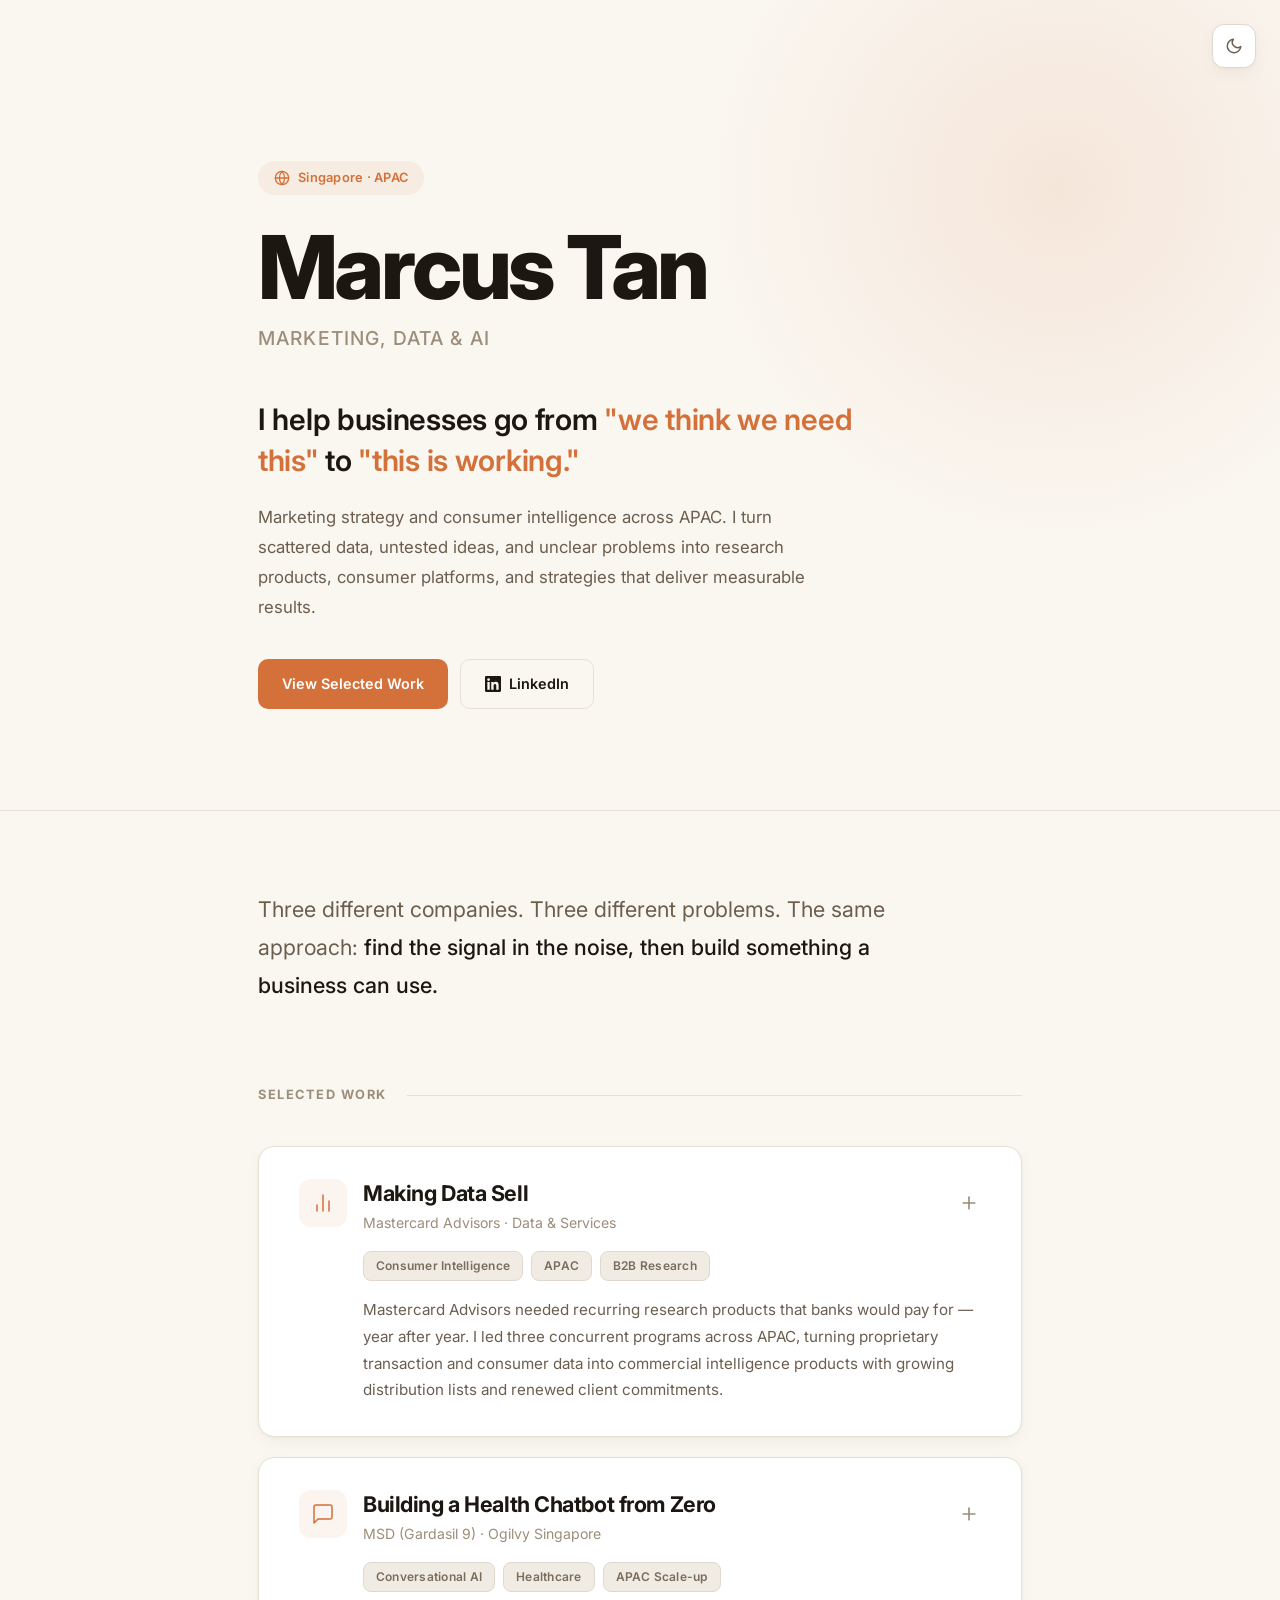
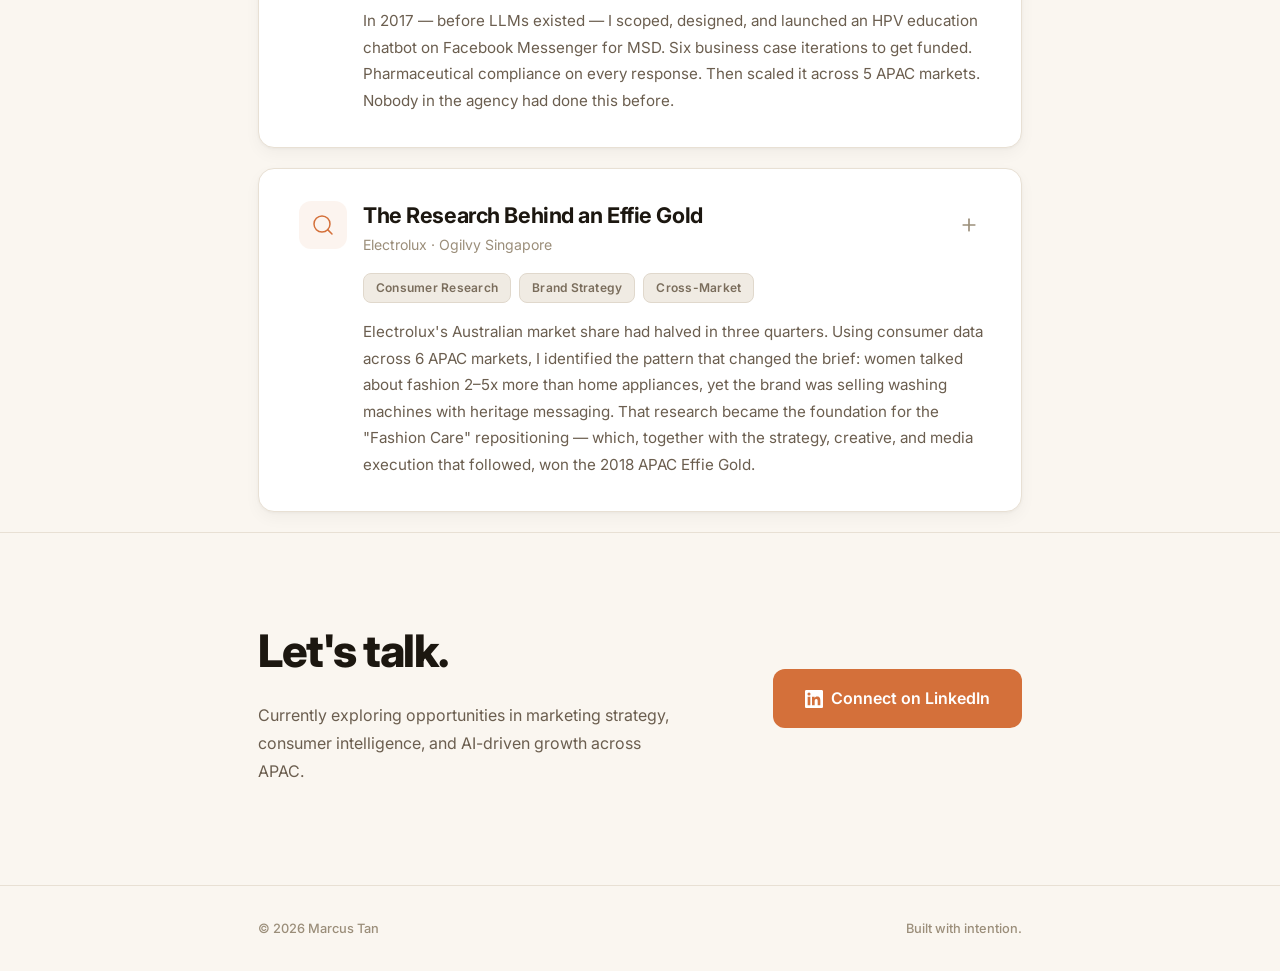
==== index.html @ 7726d444 "Initial commit: portfolio site MVP Static HTML/CSS portfolio with positioning statement, 3 case stud" ====
<!DOCTYPE html>
<html lang="en">
<head>
  <meta charset="UTF-8">
  <meta name="viewport" content="width=device-width, initial-scale=1.0">
  <title>Marcus Tan — Marketing, Data & AI</title>
  <meta name="description" content="Marcus Tan — Marketing strategy and consumer intelligence across APAC. Turning scattered data into strategies that deliver measurable results.">
  <link rel="preconnect" href="https://fonts.googleapis.com">
  <link rel="preconnect" href="https://fonts.gstatic.com" crossorigin>
  <link href="https://fonts.googleapis.com/css2?family=Inter:wght@400;500;600;700;800&display=swap" rel="stylesheet">
  <link rel="stylesheet" href="styles.css">
  <script>
    // Apply theme before paint to prevent flash
    (function() {
      var stored = localStorage.getItem('theme');
      var theme = stored || (window.matchMedia('(prefers-color-scheme: dark)').matches ? 'dark' : 'light');
      document.documentElement.setAttribute('data-theme', theme);
    })();
  </script>
</head>
<body>

  <!-- Theme Toggle -->
  <button class="theme-toggle" id="themeToggle" aria-label="Toggle dark mode">
    <svg class="icon-sun" width="18" height="18" viewBox="0 0 24 24" fill="none" stroke="currentColor" stroke-width="2" stroke-linecap="round" stroke-linejoin="round" aria-hidden="true">
      <circle cx="12" cy="12" r="5"></circle>
      <line x1="12" y1="1" x2="12" y2="3"></line>
      <line x1="12" y1="21" x2="12" y2="23"></line>
      <line x1="4.22" y1="4.22" x2="5.64" y2="5.64"></line>
      <line x1="18.36" y1="18.36" x2="19.78" y2="19.78"></line>
      <line x1="1" y1="12" x2="3" y2="12"></line>
      <line x1="21" y1="12" x2="23" y2="12"></line>
      <line x1="4.22" y1="19.78" x2="5.64" y2="18.36"></line>
      <line x1="18.36" y1="5.64" x2="19.78" y2="4.22"></line>
    </svg>
    <svg class="icon-moon" width="18" height="18" viewBox="0 0 24 24" fill="none" stroke="currentColor" stroke-width="2" stroke-linecap="round" stroke-linejoin="round" aria-hidden="true">
      <path d="M21 12.79A9 9 0 1 1 11.21 3 7 7 0 0 0 21 12.79z"></path>
    </svg>
  </button>

  <!-- Hero -->
  <header class="hero">
    <div class="hero__accent-orb"></div>
    <div class="container hero-content">
      <div class="hero__badge">
        <svg width="16" height="16" viewBox="0 0 24 24" fill="none" stroke="currentColor" stroke-width="2" stroke-linecap="round" stroke-linejoin="round"><circle cx="12" cy="12" r="10"></circle><line x1="2" y1="12" x2="22" y2="12"></line><path d="M12 2a15.3 15.3 0 0 1 4 10 15.3 15.3 0 0 1-4 10 15.3 15.3 0 0 1-4-10 15.3 15.3 0 0 1 4-10z"></path></svg>
        <span>Singapore &middot; APAC</span>
      </div>
      <h1 class="hero__name">Marcus Tan</h1>
      <p class="hero__subtitle">Marketing, Data & AI</p>
      <p class="hero__headline">I help businesses go from <span class="hero__highlight">"we think we need this"</span> to <span class="hero__highlight">"this is working."</span></p>
      <p class="hero__description">Marketing strategy and consumer intelligence across APAC. I turn scattered data, untested ideas, and unclear problems into research products, consumer platforms, and strategies that deliver measurable results.</p>
      <div class="hero__cta">
        <a href="#work" class="btn btn--primary">View Selected Work</a>
        <a href="https://www.linkedin.com/in/marcustkh/" target="_blank" rel="noopener noreferrer" class="btn btn--ghost">
          <svg width="16" height="16" viewBox="0 0 24 24" fill="currentColor"><path d="M20.447 20.452h-3.554v-5.569c0-1.328-.027-3.037-1.852-3.037-1.853 0-2.136 1.445-2.136 2.939v5.667H9.351V9h3.414v1.561h.046c.477-.9 1.637-1.85 3.37-1.85 3.601 0 4.267 2.37 4.267 5.455v6.286zM5.337 7.433a2.062 2.062 0 0 1-2.063-2.065 2.064 2.064 0 1 1 2.063 2.065zm1.782 13.019H3.555V9h3.564v11.452zM22.225 0H1.771C.792 0 0 .774 0 1.729v20.542C0 23.227.792 24 1.771 24h20.451C23.2 24 24 23.227 24 22.271V1.729C24 .774 23.2 0 22.222 0h.003z"/></svg>
          LinkedIn
        </a>
      </div>
    </div>
  </header>

  <main>

    <!-- Bridge -->
    <section class="bridge">
      <div class="container">
        <p class="bridge__text">Three different companies. Three different problems. The same approach: <em>find the signal in the noise, then build something a business can use.</em></p>
      </div>
    </section>

    <!-- Case Studies -->
    <section class="case-studies" id="work">
      <div class="container">
        <div class="section-header">
          <p class="section-label">Selected Work</p>
          <div class="section-line"></div>
        </div>

        <!-- Case Study 1: Mastercard -->
        <article class="case-card" id="case-mastercard">
          <div class="case-card__accent"></div>
          <div class="case-card__inner">
            <div class="case-card__header">
              <div class="case-card__icon">
                <svg width="24" height="24" viewBox="0 0 24 24" fill="none" stroke="currentColor" stroke-width="1.5" stroke-linecap="round" stroke-linejoin="round"><line x1="18" y1="20" x2="18" y2="10"></line><line x1="12" y1="20" x2="12" y2="4"></line><line x1="6" y1="20" x2="6" y2="14"></line></svg>
              </div>
              <div class="case-card__header-text">
                <h2 class="case-card__title">Making Data Sell</h2>
                <p class="case-card__company">Mastercard Advisors &middot; Data & Services</p>
              </div>
              <div class="case-card__expand-icon" aria-hidden="true">
                <svg width="20" height="20" viewBox="0 0 24 24" fill="none" stroke="currentColor" stroke-width="2" stroke-linecap="round" stroke-linejoin="round">
                  <line x1="12" y1="5" x2="12" y2="19"></line>
                  <line x1="5" y1="12" x2="19" y2="12"></line>
                </svg>
              </div>
            </div>
            <div class="case-card__tags">
              <span class="pill">Consumer Intelligence</span>
              <span class="pill">APAC</span>
              <span class="pill">B2B Research</span>
            </div>
            <p class="case-card__summary">Mastercard Advisors needed recurring research products that banks would pay for — year after year. I led three concurrent programs across APAC, turning proprietary transaction and consumer data into commercial intelligence products with growing distribution lists and renewed client commitments.</p>

            <div class="case-card__details">
              <div class="case-card__details-inner">
                <div class="metrics-grid">
                  <div class="metric">
                    <div class="metric__value">3</div>
                    <div class="metric__label">Concurrent research programs</div>
                  </div>
                  <div class="metric">
                    <div class="metric__value">~30</div>
                    <div class="metric__label">Regional team members led</div>
                  </div>
                  <div class="metric">
                    <div class="metric__value">$2M+</div>
                    <div class="metric__label">In consulting revenue</div>
                  </div>
                  <div class="metric">
                    <div class="metric__value">5 Markets</div>
                    <div class="metric__label">India, Malaysia, Singapore, Hong Kong, Australia</div>
                  </div>
                </div>

                <div class="detail-section">
                  <p class="detail-section__label">What I Did</p>
                  <p class="detail-section__text">Research design, multi-source data coordination, stakeholder management across commercial/compliance/data teams, edition management maintaining year-on-year consistency, and final deck production to Advisors standards.</p>
                </div>

                <div class="lesson-quote">
                  <p class="lesson-quote__text">"Recurring research is its own discipline. Consistency of structure builds trust; novelty of findings justifies renewal."</p>
                </div>
              </div>
            </div>
          </div>
        </article>

        <!-- Case Study 2: MSD -->
        <article class="case-card" id="case-msd">
          <div class="case-card__accent"></div>
          <div class="case-card__inner">
            <div class="case-card__header">
              <div class="case-card__icon">
                <svg width="24" height="24" viewBox="0 0 24 24" fill="none" stroke="currentColor" stroke-width="1.5" stroke-linecap="round" stroke-linejoin="round"><path d="M21 15a2 2 0 0 1-2 2H7l-4 4V5a2 2 0 0 1 2-2h14a2 2 0 0 1 2 2z"></path></svg>
              </div>
              <div class="case-card__header-text">
                <h2 class="case-card__title">Building a Health Chatbot from Zero</h2>
                <p class="case-card__company">MSD (Gardasil 9) &middot; Ogilvy Singapore</p>
              </div>
              <div class="case-card__expand-icon" aria-hidden="true">
                <svg width="20" height="20" viewBox="0 0 24 24" fill="none" stroke="currentColor" stroke-width="2" stroke-linecap="round" stroke-linejoin="round">
                  <line x1="12" y1="5" x2="12" y2="19"></line>
                  <line x1="5" y1="12" x2="19" y2="12"></line>
                </svg>
              </div>
            </div>
            <div class="case-card__tags">
              <span class="pill">Conversational AI</span>
              <span class="pill">Healthcare</span>
              <span class="pill">APAC Scale-up</span>
            </div>
            <p class="case-card__summary">In 2017 — before LLMs existed — I scoped, designed, and launched an HPV education chatbot on Facebook Messenger for MSD. Six business case iterations to get funded. Pharmaceutical compliance on every response. Then scaled it across 5 APAC markets. Nobody in the agency had done this before.</p>

            <div class="case-card__details">
              <div class="case-card__details-inner">
                <div class="metrics-grid">
                  <div class="metric">
                    <div class="metric__value">5 Markets</div>
                    <div class="metric__label">Vietnam, Malaysia, Indonesia, Thailand, South Korea</div>
                  </div>
                  <div class="metric">
                    <div class="metric__value">6 Iterations</div>
                    <div class="metric__label">Business case revisions to secure funding</div>
                  </div>
                  <div class="metric">
                    <div class="metric__value">2.5–2.7x</div>
                    <div class="metric__label">Increase in messaging activity</div>
                  </div>
                  <div class="metric">
                    <div class="metric__value">60–68%</div>
                    <div class="metric__label">Users within target demographic</div>
                  </div>
                </div>

                <div class="detail-section">
                  <p class="detail-section__label">What I Did</p>
                  <p class="detail-section__text">Social listening research, business case development (6 iterations), conversation architecture design, cross-functional coordination with MSD Legal/Medical/IT, MVP launch, multi-market deployment, platform migration (Azure/LUIS to Dialogflow), and Chatbot 2.0 scoping.</p>
                </div>

                <div class="lesson-quote">
                  <p class="lesson-quote__text">"Compliance is a design constraint, not a blocker. The constraint made the bot more trustworthy than it would have been with more intelligence."</p>
                </div>
              </div>
            </div>
          </div>
        </article>

        <!-- Case Study 3: Electrolux -->
        <article class="case-card" id="case-electrolux">
          <div class="case-card__accent"></div>
          <div class="case-card__inner">
            <div class="case-card__header">
              <div class="case-card__icon">
                <svg width="24" height="24" viewBox="0 0 24 24" fill="none" stroke="currentColor" stroke-width="1.5" stroke-linecap="round" stroke-linejoin="round"><circle cx="11" cy="11" r="8"></circle><line x1="21" y1="21" x2="16.65" y2="16.65"></line></svg>
              </div>
              <div class="case-card__header-text">
                <h2 class="case-card__title">The Research Behind an Effie Gold</h2>
                <p class="case-card__company">Electrolux &middot; Ogilvy Singapore</p>
              </div>
              <div class="case-card__expand-icon" aria-hidden="true">
                <svg width="20" height="20" viewBox="0 0 24 24" fill="none" stroke="currentColor" stroke-width="2" stroke-linecap="round" stroke-linejoin="round">
                  <line x1="12" y1="5" x2="12" y2="19"></line>
                  <line x1="5" y1="12" x2="19" y2="12"></line>
                </svg>
              </div>
            </div>
            <div class="case-card__tags">
              <span class="pill">Consumer Research</span>
              <span class="pill">Brand Strategy</span>
              <span class="pill">Cross-Market</span>
            </div>
            <p class="case-card__summary">Electrolux's Australian market share had halved in three quarters. Using consumer data across 6 APAC markets, I identified the pattern that changed the brief: women talked about fashion 2–5x more than home appliances, yet the brand was selling washing machines with heritage messaging. That research became the foundation for the "Fashion Care" repositioning — which, together with the strategy, creative, and media execution that followed, won the 2018 APAC Effie Gold.</p>

            <div class="case-card__details">
              <div class="case-card__details-inner">
                <div class="metrics-grid">
                  <div class="metric">
                    <div class="metric__value">6 Markets</div>
                    <div class="metric__label">Analyzed across APAC</div>
                  </div>
                  <div class="metric">
                    <div class="metric__value">19 Metrics</div>
                    <div class="metric__label">Behavioral/attitudinal per market</div>
                  </div>
                  <div class="metric">
                    <div class="metric__value">239.6</div>
                    <div class="metric__label">Fashion consciousness index (2.4x general pop.)</div>
                  </div>
                  <div class="metric">
                    <div class="metric__value">6.5% &rarr; 9.7%</div>
                    <div class="metric__label">Market share recovery in two quarters</div>
                  </div>
                </div>

                <div class="detail-section">
                  <p class="detail-section__label">What I Did</p>
                  <p class="detail-section__text">Consumer persona development across all six markets using GlobalWebIndex data, structured into identity/behavioral/conversation tiers. Cross-market synthesis identifying the fashion-consciousness pattern as the strongest repositioning signal. Paid social audience planning informed by persona data.</p>
                </div>

                <div class="lesson-quote">
                  <p class="lesson-quote__text">"Foundational research is invisible when it works. Good foundational work disappears into the foundation."</p>
                </div>
              </div>
            </div>
          </div>
        </article>

      </div>
    </section>

    <!-- Contact -->
    <section class="contact" id="contact">
      <div class="container">
        <div class="contact__inner">
          <div>
            <h2 class="contact__heading">Let's talk.</h2>
            <p class="contact__text">Currently exploring opportunities in marketing strategy, consumer intelligence, and AI-driven growth across APAC.</p>
          </div>
          <a href="https://www.linkedin.com/in/marcustkh/" target="_blank" rel="noopener noreferrer" class="btn btn--primary btn--lg">
            <svg width="18" height="18" viewBox="0 0 24 24" fill="currentColor"><path d="M20.447 20.452h-3.554v-5.569c0-1.328-.027-3.037-1.852-3.037-1.853 0-2.136 1.445-2.136 2.939v5.667H9.351V9h3.414v1.561h.046c.477-.9 1.637-1.85 3.37-1.85 3.601 0 4.267 2.37 4.267 5.455v6.286zM5.337 7.433a2.062 2.062 0 0 1-2.063-2.065 2.064 2.064 0 1 1 2.063 2.065zm1.782 13.019H3.555V9h3.564v11.452zM22.225 0H1.771C.792 0 0 .774 0 1.729v20.542C0 23.227.792 24 1.771 24h20.451C23.2 24 24 23.227 24 22.271V1.729C24 .774 23.2 0 22.222 0h.003z"/></svg>
            Connect on LinkedIn
          </a>
        </div>
      </div>
    </section>

  </main>

  <!-- Footer -->
  <footer class="footer">
    <div class="container footer__inner">
      <p class="footer__text">&copy; 2026 Marcus Tan</p>
      <p class="footer__text">Built with intention.</p>
    </div>
  </footer>

  <script>
    // ---------- Theme Toggle ----------
    (function () {
      var toggle = document.getElementById('themeToggle');
      var html = document.documentElement;

      function setTheme(theme) {
        html.setAttribute('data-theme', theme);
        localStorage.setItem('theme', theme);
      }

      toggle.addEventListener('click', function () {
        var current = html.getAttribute('data-theme');
        setTheme(current === 'dark' ? 'light' : 'dark');
      });

      window.matchMedia('(prefers-color-scheme: dark)').addEventListener('change', function (e) {
        if (!localStorage.getItem('theme')) {
          setTheme(e.matches ? 'dark' : 'light');
        }
      });
    })();

    // ---------- Card Expand / Collapse ----------
    (function () {
      var cards = document.querySelectorAll('.case-card');

      cards.forEach(function (card) {
        card.addEventListener('click', function (e) {
          if (window.getSelection().toString().length > 0) return;
          // Don't toggle if clicking a link
          if (e.target.closest('a')) return;

          var details = card.querySelector('.case-card__details');
          var isExpanded = card.classList.contains('expanded');

          if (isExpanded) {
            details.style.maxHeight = details.scrollHeight + 'px';
            details.offsetHeight;
            details.style.maxHeight = '0';
            card.classList.remove('expanded');
          } else {
            card.classList.add('expanded');
            details.style.maxHeight = details.scrollHeight + 'px';
            details.addEventListener('transitionend', function handler() {
              if (card.classList.contains('expanded')) {
                details.style.maxHeight = 'none';
              }
              details.removeEventListener('transitionend', handler);
            });
          }
        });

        card.setAttribute('tabindex', '0');
        card.setAttribute('role', 'button');
        card.setAttribute('aria-expanded', 'false');

        card.addEventListener('keydown', function (e) {
          if (e.key === 'Enter' || e.key === ' ') {
            e.preventDefault();
            card.click();
          }
        });

        var observer = new MutationObserver(function () {
          card.setAttribute('aria-expanded', card.classList.contains('expanded').toString());
        });
        observer.observe(card, { attributes: true, attributeFilter: ['class'] });
      });
    })();

    // ---------- Scroll Fade-In ----------
    (function () {
      var elements = document.querySelectorAll('.case-card, .bridge__text, .contact__inner');

      if (window.matchMedia('(prefers-reduced-motion: reduce)').matches) {
        elements.forEach(function (el) { el.classList.add('visible'); });
        return;
      }

      var observer = new IntersectionObserver(function (entries) {
        entries.forEach(function (entry) {
          if (entry.isIntersecting) {
            entry.target.classList.add('visible');
            observer.unobserve(entry.target);
          }
        });
      }, { threshold: 0.1, rootMargin: '0px 0px -60px 0px' });

      elements.forEach(function (el) { observer.observe(el); });
    })();

    // ---------- Smooth scroll for anchor links ----------
    document.querySelectorAll('a[href^="#"]').forEach(function(link) {
      link.addEventListener('click', function(e) {
        e.preventDefault();
        var target = document.querySelector(this.getAttribute('href'));
        if (target) {
          target.scrollIntoView({ behavior: 'smooth', block: 'start' });
        }
      });
    });
  </script>

</body>
</html>
---- styles.css ----
/* ==========================================================================
   Marcus Tan — Portfolio Site
   Warm palette inspired by shiori.sh. Inter font. Icons. Depth.
   ========================================================================== */

/* ---------- Reset ---------- */
*, *::before, *::after {
  margin: 0;
  padding: 0;
  box-sizing: border-box;
}

html {
  scroll-behavior: smooth;
  -webkit-text-size-adjust: 100%;
}

/* ---------- Theme Tokens ---------- */
:root {
  /* Light — warm cream palette */
  --bg: #FAF6F0;
  --bg-secondary: #F3EDE4;
  --text: #1C1710;
  --text-secondary: #6B5E4F;
  --text-tertiary: #9B8E7A;
  --accent: #D4703A;
  --accent-light: #E8923A;
  --accent-bg: rgba(212, 112, 58, 0.08);
  --accent-bg-strong: rgba(212, 112, 58, 0.14);
  --card-bg: #FFFFFF;
  --card-border: #E8E0D4;
  --card-shadow: 0 1px 3px rgba(28, 23, 16, 0.04), 0 6px 16px rgba(28, 23, 16, 0.04);
  --card-shadow-hover: 0 4px 12px rgba(28, 23, 16, 0.08), 0 12px 32px rgba(28, 23, 16, 0.06);
  --pill-bg: #F0EBE3;
  --pill-text: #7A6D5C;
  --pill-border: #E0D8CC;
  --divider: #E8E0D4;
  --toggle-bg: #FFFFFF;
  --toggle-border: #E0D8CC;
  --toggle-icon: #6B5E4F;
  --quote-border: var(--accent);
  --quote-bg: var(--accent-bg);
  --metric-value: var(--accent);
  --metric-bg: var(--accent-bg);
  --icon-bg: var(--accent-bg);
  --icon-color: var(--accent);
  --btn-primary-bg: var(--accent);
  --btn-primary-text: #FFFFFF;
  --btn-primary-hover: #C06030;
  --btn-ghost-text: var(--text);
  --btn-ghost-border: var(--card-border);
  --btn-ghost-hover-bg: var(--bg-secondary);
  --hero-orb: radial-gradient(circle, rgba(212, 112, 58, 0.12) 0%, rgba(212, 112, 58, 0) 70%);
  --selection-bg: var(--accent);
  --selection-text: #FFFFFF;
}

[data-theme="dark"] {
  --bg: #17130E;
  --bg-secondary: #1F1A14;
  --text: #F0EAE0;
  --text-secondary: #A89880;
  --text-tertiary: #7A6D5C;
  --accent: #E89840;
  --accent-light: #F0A850;
  --accent-bg: rgba(232, 152, 64, 0.10);
  --accent-bg-strong: rgba(232, 152, 64, 0.18);
  --card-bg: #1F1A14;
  --card-border: #2E2720;
  --card-shadow: 0 1px 3px rgba(0, 0, 0, 0.3), 0 6px 16px rgba(0, 0, 0, 0.2);
  --card-shadow-hover: 0 4px 12px rgba(0, 0, 0, 0.4), 0 12px 32px rgba(0, 0, 0, 0.3);
  --pill-bg: #2A2318;
  --pill-text: #A89880;
  --pill-border: #3A3228;
  --divider: #2E2720;
  --toggle-bg: #1F1A14;
  --toggle-border: #3A3228;
  --toggle-icon: #A89880;
  --quote-border: var(--accent);
  --quote-bg: var(--accent-bg);
  --metric-value: var(--accent);
  --metric-bg: var(--accent-bg);
  --icon-bg: var(--accent-bg);
  --icon-color: var(--accent);
  --btn-primary-bg: var(--accent);
  --btn-primary-text: #17130E;
  --btn-primary-hover: #F0A850;
  --btn-ghost-text: var(--text);
  --btn-ghost-border: var(--card-border);
  --btn-ghost-hover-bg: var(--bg-secondary);
  --hero-orb: radial-gradient(circle, rgba(232, 152, 64, 0.08) 0%, rgba(232, 152, 64, 0) 70%);
  --selection-bg: var(--accent);
  --selection-text: #17130E;
}

/* ---------- Body ---------- */
body {
  font-family: 'Inter', -apple-system, BlinkMacSystemFont, 'Segoe UI', Roboto, sans-serif;
  background-color: var(--bg);
  color: var(--text);
  line-height: 1.7;
  font-size: 16px;
  transition: background-color 0.4s ease, color 0.4s ease;
  -webkit-font-smoothing: antialiased;
  -moz-osx-font-smoothing: grayscale;
}

::selection {
  background: var(--selection-bg);
  color: var(--selection-text);
}

/* ---------- Layout ---------- */
.container {
  max-width: 820px;
  margin: 0 auto;
  padding: 0 28px;
}

/* ---------- Buttons ---------- */
.btn {
  display: inline-flex;
  align-items: center;
  gap: 8px;
  font-family: inherit;
  font-size: 0.9rem;
  font-weight: 600;
  text-decoration: none;
  border-radius: 10px;
  padding: 12px 24px;
  transition: all 0.25s ease;
  cursor: pointer;
  border: none;
}

.btn--primary {
  background: var(--btn-primary-bg);
  color: var(--btn-primary-text);
}

.btn--primary:hover {
  background: var(--btn-primary-hover);
  transform: translateY(-1px);
  box-shadow: 0 4px 12px rgba(212, 112, 58, 0.25);
}

.btn--ghost {
  background: transparent;
  color: var(--btn-ghost-text);
  border: 1px solid var(--btn-ghost-border);
}

.btn--ghost:hover {
  background: var(--btn-ghost-hover-bg);
}

.btn--lg {
  padding: 16px 32px;
  font-size: 1rem;
  border-radius: 12px;
}

/* ---------- Theme Toggle ---------- */
.theme-toggle {
  position: fixed;
  top: 24px;
  right: 24px;
  z-index: 100;
  width: 44px;
  height: 44px;
  border-radius: 12px;
  border: 1px solid var(--toggle-border);
  background: var(--toggle-bg);
  color: var(--toggle-icon);
  cursor: pointer;
  display: flex;
  align-items: center;
  justify-content: center;
  transition: all 0.3s ease;
  box-shadow: var(--card-shadow);
}

.theme-toggle:hover {
  box-shadow: var(--card-shadow-hover);
  border-color: var(--accent);
  color: var(--accent);
}

.theme-toggle .icon-sun,
.theme-toggle .icon-moon {
  position: absolute;
  transition: opacity 0.3s ease, transform 0.3s ease;
}

.theme-toggle .icon-sun {
  opacity: 0;
  transform: rotate(-90deg) scale(0.6);
}

.theme-toggle .icon-moon {
  opacity: 1;
  transform: rotate(0deg) scale(1);
}

[data-theme="dark"] .theme-toggle .icon-sun {
  opacity: 1;
  transform: rotate(0deg) scale(1);
}

[data-theme="dark"] .theme-toggle .icon-moon {
  opacity: 0;
  transform: rotate(90deg) scale(0.6);
}

/* ---------- Hero ---------- */
.hero {
  padding: 140px 0 80px;
  min-height: 90vh;
  display: flex;
  align-items: center;
  position: relative;
  overflow: hidden;
}

.hero__accent-orb {
  position: absolute;
  top: -20%;
  right: -10%;
  width: 700px;
  height: 700px;
  background: var(--hero-orb);
  border-radius: 50%;
  pointer-events: none;
  animation: orbFloat 8s ease-in-out infinite;
}

@keyframes orbFloat {
  0%, 100% { transform: translate(0, 0) scale(1); }
  50% { transform: translate(-30px, 20px) scale(1.05); }
}

.hero-content {
  width: 100%;
  position: relative;
  z-index: 1;
}

.hero__badge {
  display: inline-flex;
  align-items: center;
  gap: 8px;
  padding: 6px 16px;
  border-radius: 100px;
  background: var(--accent-bg);
  color: var(--accent);
  font-size: 0.8rem;
  font-weight: 600;
  margin-bottom: 28px;
  letter-spacing: 0.02em;
}

.hero__badge svg {
  flex-shrink: 0;
}

.hero__name {
  font-size: clamp(3.2rem, 9vw, 5.5rem);
  font-weight: 800;
  letter-spacing: -0.04em;
  line-height: 1.02;
  margin-bottom: 10px;
  color: var(--text);
}

.hero__subtitle {
  font-size: clamp(1rem, 2.5vw, 1.2rem);
  font-weight: 500;
  color: var(--text-tertiary);
  letter-spacing: 0.06em;
  text-transform: uppercase;
  margin-bottom: 44px;
}

.hero__headline {
  font-size: clamp(1.35rem, 3vw, 1.85rem);
  font-weight: 600;
  line-height: 1.4;
  max-width: 640px;
  margin-bottom: 20px;
  color: var(--text);
  letter-spacing: -0.01em;
}

.hero__highlight {
  color: var(--accent);
}

.hero__description {
  font-size: 1.05rem;
  line-height: 1.8;
  color: var(--text-secondary);
  max-width: 560px;
  margin-bottom: 36px;
}

.hero__cta {
  display: flex;
  gap: 12px;
  flex-wrap: wrap;
}

/* ---------- Bridge ---------- */
.bridge {
  padding: 80px 0;
  border-top: 1px solid var(--divider);
}

.bridge__text {
  font-size: clamp(1.15rem, 2.5vw, 1.35rem);
  line-height: 1.75;
  color: var(--text-secondary);
  max-width: 640px;
  font-weight: 400;
  opacity: 0;
  transform: translateY(20px);
  transition: opacity 0.6s ease, transform 0.6s ease;
}

.bridge__text.visible {
  opacity: 1;
  transform: translateY(0);
}

.bridge__text em {
  font-style: normal;
  color: var(--text);
  font-weight: 500;
}

/* ---------- Section Header ---------- */
.section-header {
  display: flex;
  align-items: center;
  gap: 20px;
  margin-bottom: 40px;
}

.section-label {
  font-size: 0.8rem;
  font-weight: 700;
  text-transform: uppercase;
  letter-spacing: 0.12em;
  color: var(--text-tertiary);
  white-space: nowrap;
}

.section-line {
  flex: 1;
  height: 1px;
  background: var(--divider);
}

/* ---------- Case Study Card ---------- */
.case-card {
  background: var(--card-bg);
  border: 1px solid var(--card-border);
  border-radius: 16px;
  margin-bottom: 20px;
  box-shadow: var(--card-shadow);
  cursor: pointer;
  display: flex;
  overflow: hidden;
  /* Fade-in */
  opacity: 0;
  transform: translateY(28px);
  transition: opacity 0.6s ease, transform 0.6s ease, box-shadow 0.35s ease, border-color 0.35s ease;
}

.case-card.visible {
  opacity: 1;
  transform: translateY(0);
}

.case-card:nth-child(3) { transition-delay: 0.08s; }
.case-card:nth-child(4) { transition-delay: 0.16s; }

.case-card:hover {
  box-shadow: var(--card-shadow-hover);
  border-color: var(--accent);
}

.case-card__accent {
  width: 4px;
  flex-shrink: 0;
  background: var(--accent);
  border-radius: 4px 0 0 4px;
  opacity: 0;
  transition: opacity 0.3s ease;
}

.case-card:hover .case-card__accent,
.case-card.expanded .case-card__accent {
  opacity: 1;
}

.case-card__inner {
  flex: 1;
  padding: 32px 36px;
  min-width: 0;
}

/* Card header */
.case-card__header {
  display: flex;
  align-items: flex-start;
  gap: 16px;
}

.case-card__icon {
  width: 48px;
  height: 48px;
  border-radius: 12px;
  background: var(--icon-bg);
  color: var(--icon-color);
  display: flex;
  align-items: center;
  justify-content: center;
  flex-shrink: 0;
  transition: background-color 0.3s ease;
}

.case-card:hover .case-card__icon {
  background: var(--accent-bg-strong);
}

.case-card__header-text {
  flex: 1;
  min-width: 0;
}

.case-card__title {
  font-size: 1.35rem;
  font-weight: 700;
  letter-spacing: -0.02em;
  line-height: 1.3;
  color: var(--text);
  margin-bottom: 4px;
}

.case-card__company {
  font-size: 0.88rem;
  color: var(--text-tertiary);
  margin-bottom: 0;
}

.case-card__expand-icon {
  flex-shrink: 0;
  width: 32px;
  height: 32px;
  display: flex;
  align-items: center;
  justify-content: center;
  color: var(--text-tertiary);
  border-radius: 8px;
  transition: all 0.3s ease;
  margin-top: 8px;
}

.case-card:hover .case-card__expand-icon {
  background: var(--accent-bg);
  color: var(--accent);
}

.case-card.expanded .case-card__expand-icon {
  transform: rotate(45deg);
  background: var(--accent-bg);
  color: var(--accent);
}

/* Tags */
.case-card__tags {
  display: flex;
  flex-wrap: wrap;
  gap: 8px;
  margin: 16px 0 16px 64px;
}

.pill {
  display: inline-block;
  padding: 4px 12px;
  font-size: 0.75rem;
  font-weight: 600;
  border-radius: 8px;
  background: var(--pill-bg);
  color: var(--pill-text);
  border: 1px solid var(--pill-border);
  letter-spacing: 0.02em;
  transition: all 0.3s ease;
}

/* Summary */
.case-card__summary {
  font-size: 0.95rem;
  line-height: 1.75;
  color: var(--text-secondary);
  margin-left: 64px;
}

/* Expandable detail area */
.case-card__details {
  max-height: 0;
  overflow: hidden;
  transition: max-height 0.5s cubic-bezier(0.4, 0, 0.2, 1), opacity 0.4s ease;
  opacity: 0;
  margin-left: 64px;
}

.case-card.expanded .case-card__details {
  opacity: 1;
}

.case-card__details-inner {
  padding-top: 28px;
  border-top: 1px solid var(--divider);
  margin-top: 24px;
}

/* Metrics grid */
.metrics-grid {
  display: grid;
  grid-template-columns: repeat(2, 1fr);
  gap: 16px;
  margin-bottom: 28px;
}

.metric {
  padding: 16px;
  border-radius: 12px;
  background: var(--metric-bg);
  border: 1px solid transparent;
  transition: background-color 0.3s ease;
}

.metric__value {
  font-size: 1.2rem;
  font-weight: 800;
  color: var(--metric-value);
  margin-bottom: 4px;
  letter-spacing: -0.02em;
}

.metric__label {
  font-size: 0.78rem;
  color: var(--text-tertiary);
  line-height: 1.45;
  font-weight: 500;
}

/* Detail section */
.detail-section {
  margin-bottom: 24px;
}

.detail-section__label {
  font-size: 0.75rem;
  font-weight: 700;
  text-transform: uppercase;
  letter-spacing: 0.1em;
  color: var(--text-tertiary);
  margin-bottom: 10px;
}

.detail-section__text {
  font-size: 0.92rem;
  line-height: 1.75;
  color: var(--text-secondary);
}

/* Lesson quote */
.lesson-quote {
  padding: 20px 24px;
  border-left: 3px solid var(--quote-border);
  background: var(--quote-bg);
  border-radius: 0 12px 12px 0;
  margin-top: 4px;
}

.lesson-quote__text {
  font-size: 0.95rem;
  font-style: italic;
  line-height: 1.7;
  color: var(--text-secondary);
}

/* ---------- Contact ---------- */
.contact {
  padding: 80px 0 100px;
  border-top: 1px solid var(--divider);
}

.contact__inner {
  display: flex;
  align-items: center;
  justify-content: space-between;
  gap: 40px;
  opacity: 0;
  transform: translateY(20px);
  transition: opacity 0.6s ease, transform 0.6s ease;
}

.contact__inner.visible {
  opacity: 1;
  transform: translateY(0);
}

.contact__heading {
  font-size: clamp(2rem, 5vw, 2.8rem);
  font-weight: 800;
  letter-spacing: -0.03em;
  margin-bottom: 12px;
  color: var(--text);
}

.contact__text {
  font-size: 1rem;
  line-height: 1.75;
  color: var(--text-secondary);
  max-width: 420px;
}

/* ---------- Footer ---------- */
.footer {
  padding: 32px 0;
  border-top: 1px solid var(--divider);
}

.footer__inner {
  display: flex;
  justify-content: space-between;
  align-items: center;
}

.footer__text {
  font-size: 0.8rem;
  color: var(--text-tertiary);
  font-weight: 500;
}

/* ---------- Responsive ---------- */
@media (max-width: 768px) {
  .container {
    padding: 0 20px;
  }

  .hero {
    padding: 120px 0 60px;
    min-height: auto;
  }

  .hero__accent-orb {
    width: 400px;
    height: 400px;
    top: -10%;
    right: -20%;
  }

  .hero__subtitle {
    margin-bottom: 32px;
  }

  .case-card__inner {
    padding: 24px 20px;
  }

  .case-card__tags,
  .case-card__summary,
  .case-card__details {
    margin-left: 0;
  }

  .case-card__icon {
    width: 40px;
    height: 40px;
    border-radius: 10px;
  }

  .case-card__title {
    font-size: 1.2rem;
  }

  .metrics-grid {
    grid-template-columns: 1fr 1fr;
    gap: 12px;
  }

  .contact__inner {
    flex-direction: column;
    align-items: flex-start;
  }

  .contact {
    padding: 60px 0 80px;
  }

  .theme-toggle {
    top: 16px;
    right: 16px;
    width: 40px;
    height: 40px;
  }

  .footer__inner {
    flex-direction: column;
    gap: 4px;
    text-align: center;
  }
}

@media (max-width: 480px) {
  body {
    font-size: 15px;
  }

  .hero {
    padding: 100px 0 48px;
  }

  .hero__subtitle {
    font-size: 0.85rem;
    margin-bottom: 24px;
  }

  .hero__badge {
    font-size: 0.75rem;
    margin-bottom: 20px;
  }

  .hero__cta {
    flex-direction: column;
  }

  .hero__cta .btn {
    justify-content: center;
  }

  .case-card {
    border-radius: 12px;
  }

  .case-card__header {
    gap: 12px;
  }

  .case-card__icon {
    width: 36px;
    height: 36px;
    border-radius: 8px;
  }

  .case-card__icon svg {
    width: 18px;
    height: 18px;
  }

  .metrics-grid {
    grid-template-columns: 1fr;
    gap: 10px;
  }

  .metric {
    padding: 12px;
    border-radius: 10px;
  }

  .lesson-quote {
    padding: 16px 16px;
    border-radius: 0 10px 10px 0;
  }
}

/* ---------- Accessibility ---------- */
@media (prefers-reduced-motion: reduce) {
  html {
    scroll-behavior: auto;
  }

  .case-card,
  .bridge__text,
  .contact__inner {
    opacity: 1;
    transform: none;
    transition: box-shadow 0.3s ease, background-color 0.3s ease;
  }

  .case-card__details {
    transition: max-height 0.2s ease;
  }

  .hero__accent-orb {
    animation: none;
  }

  .theme-toggle .icon-sun,
  .theme-toggle .icon-moon {
    transition: opacity 0.15s ease;
    transform: none !important;
  }

  [data-theme="dark"] .theme-toggle .icon-sun,
  [data-theme="dark"] .theme-toggle .icon-moon {
    transform: none !important;
  }
}
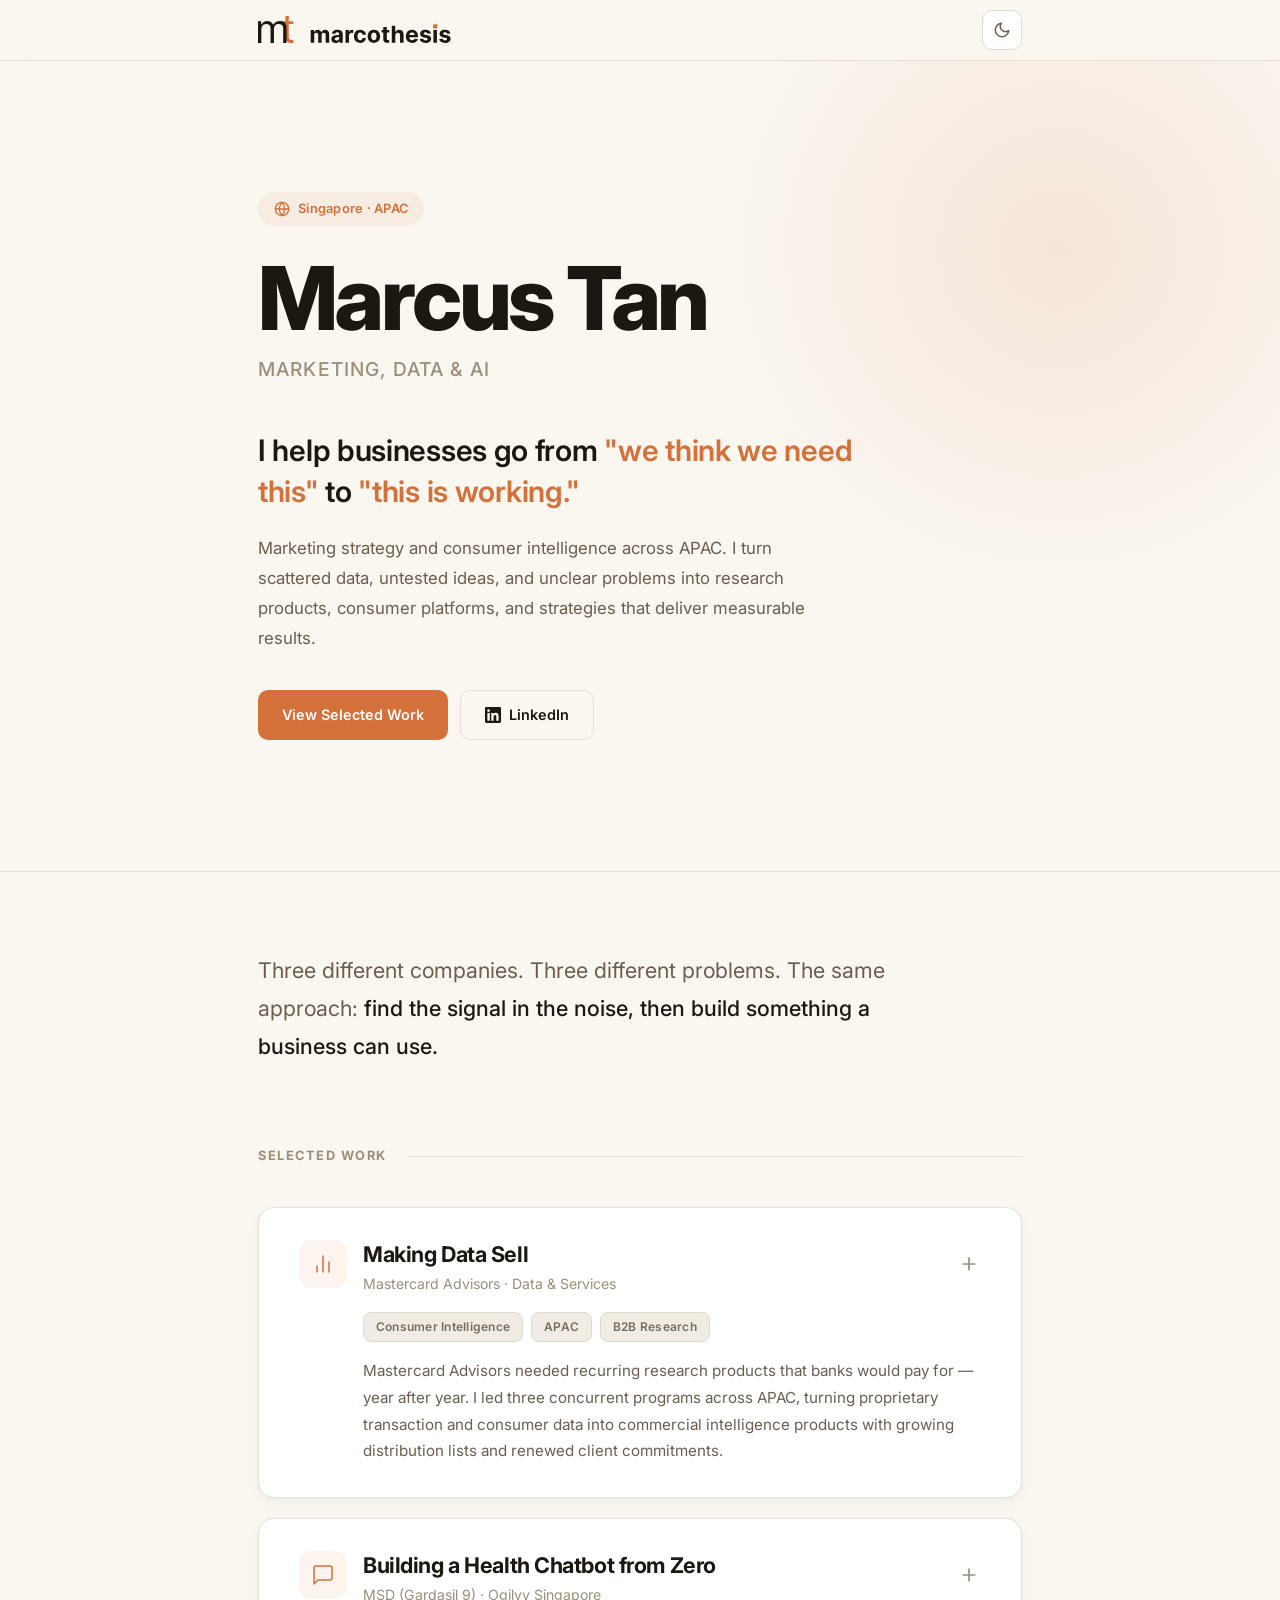
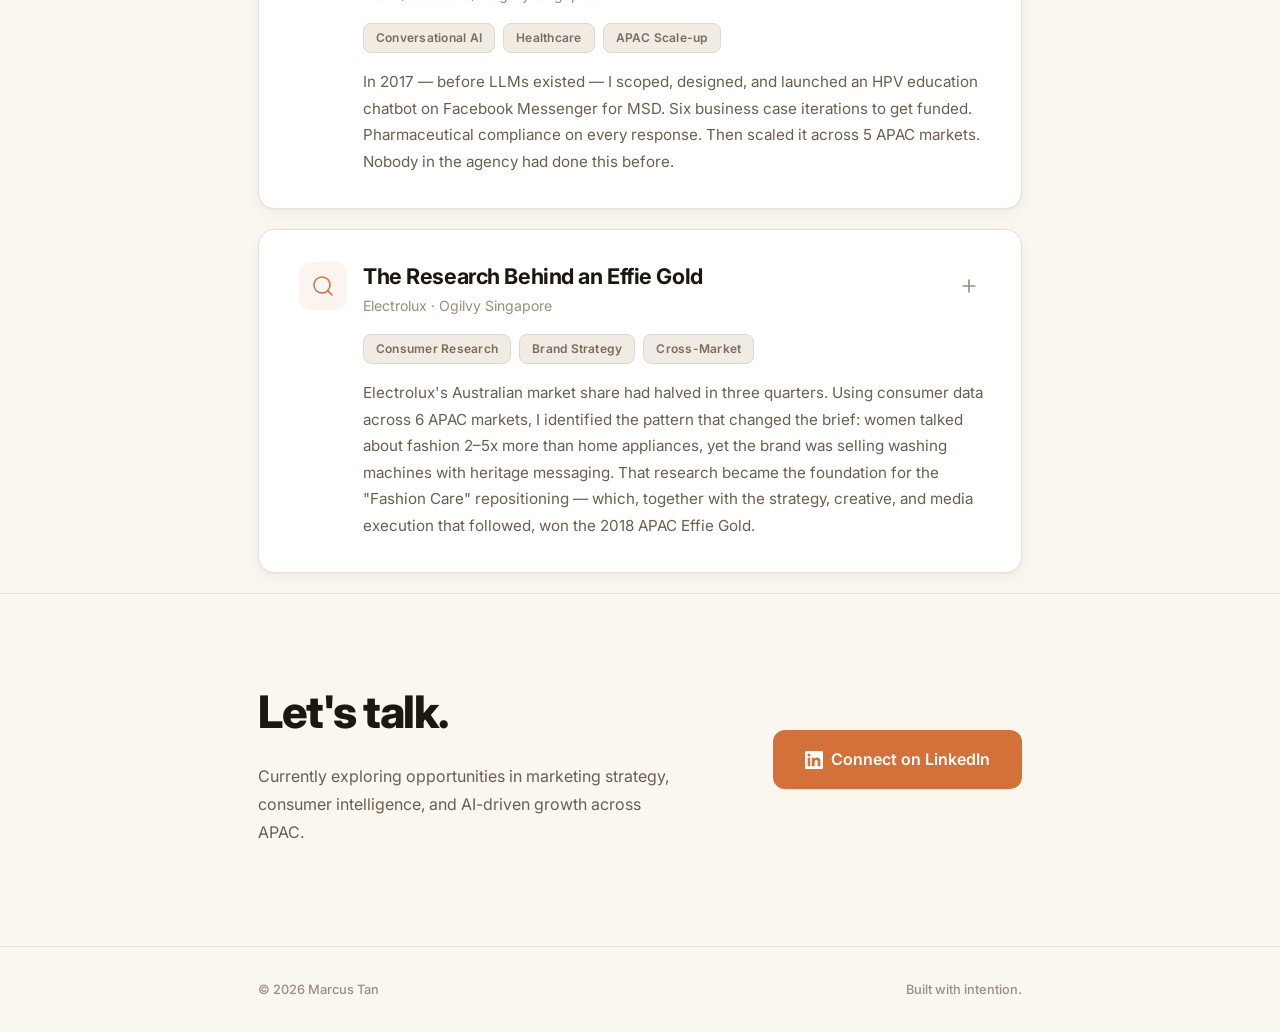
==== commit 3cfacc05: "feat: replace brand logo with path-outlined mt ligature wordmark Replaces the stroke-based zigzag M " ====
--- a/index.html
+++ b/index.html
@@ -8,6 +8,7 @@
   <link rel="preconnect" href="https://fonts.googleapis.com">
   <link rel="preconnect" href="https://fonts.gstatic.com" crossorigin>
   <link href="https://fonts.googleapis.com/css2?family=Inter:wght@400;500;600;700;800&display=swap" rel="stylesheet">
+  <link rel="icon" type="image/svg+xml" href="assets/favicon.svg">
   <link rel="stylesheet" href="styles.css">
   <script>
     // Apply theme before paint to prevent flash
@@ -20,23 +21,40 @@
 </head>
 <body>
 
-  <!-- Theme Toggle -->
-  <button class="theme-toggle" id="themeToggle" aria-label="Toggle dark mode">
-    <svg class="icon-sun" width="18" height="18" viewBox="0 0 24 24" fill="none" stroke="currentColor" stroke-width="2" stroke-linecap="round" stroke-linejoin="round" aria-hidden="true">
-      <circle cx="12" cy="12" r="5"></circle>
-      <line x1="12" y1="1" x2="12" y2="3"></line>
-      <line x1="12" y1="21" x2="12" y2="23"></line>
-      <line x1="4.22" y1="4.22" x2="5.64" y2="5.64"></line>
-      <line x1="18.36" y1="18.36" x2="19.78" y2="19.78"></line>
-      <line x1="1" y1="12" x2="3" y2="12"></line>
-      <line x1="21" y1="12" x2="23" y2="12"></line>
-      <line x1="4.22" y1="19.78" x2="5.64" y2="18.36"></line>
-      <line x1="18.36" y1="5.64" x2="19.78" y2="4.22"></line>
-    </svg>
-    <svg class="icon-moon" width="18" height="18" viewBox="0 0 24 24" fill="none" stroke="currentColor" stroke-width="2" stroke-linecap="round" stroke-linejoin="round" aria-hidden="true">
-      <path d="M21 12.79A9 9 0 1 1 11.21 3 7 7 0 0 0 21 12.79z"></path>
-    </svg>
-  </button>
+  <!-- Nav -->
+  <nav class="site-nav">
+    <div class="container site-nav__inner">
+      <a href="#" class="nav__logo" aria-label="marcothesis — home">
+        <svg class="nav__logo-svg" viewBox="0 0 145 21" preserveAspectRatio="xMinYMid slice" aria-hidden="true">
+          <!-- mt ligature (t behind in accent, m on top in text color) -->
+          <path d="M26.5261 3.90425V6.02613H18.081V3.90425H26.5261ZM20.5424 0H23.0462V15.5321C23.0462 16.2394 23.1488 16.7699 23.3539 17.1235C23.566 17.4701 23.8349 17.7035 24.1602 17.8238C24.4926 17.9369 24.8427 17.9935 25.2105 17.9935C25.4864 17.9935 25.7127 17.9794 25.8895 17.9511C26.0663 17.9157 26.2078 17.8874 26.3139 17.8662L26.8231 20.1154C26.6534 20.179 26.4165 20.2427 26.1123 20.3064C25.8082 20.3771 25.4227 20.4124 24.9559 20.4124C24.2486 20.4124 23.5555 20.2603 22.8765 19.9562C22.2045 19.6521 21.6458 19.1888 21.2002 18.5664C20.7616 17.944 20.5424 17.1589 20.5424 16.2111V0Z" fill="var(--accent)"/>
+          <path d="M0 20.2003V3.90425H2.41894V6.4505H2.63113C2.97063 5.5805 3.51878 4.9051 4.27559 4.42409C5.0324 3.9361 5.94124 3.69206 7.00218 3.69206C8.07724 3.69206 8.97196 3.9361 9.68634 4.42409C10.4078 4.9051 10.9701 5.5805 11.3732 6.4505H11.543C11.9603 5.60881 12.5863 4.9404 13.4208 4.44534C14.2555 3.94316 15.2563 3.69206 16.4233 3.69206C17.8803 3.69206 19.0721 4.14828 19.9986 5.06065C20.9252 5.96603 21.3885 7.37706 21.3885 9.29381V20.2003H18.8847V9.29381C18.8847 8.09144 18.5558 7.23203 17.898 6.71572C17.2402 6.19941 16.4657 5.94125 15.5746 5.94125C14.4287 5.94125 13.5411 6.28781 12.9116 6.98094C12.2821 7.66706 11.9674 8.537 11.9674 9.59088V20.2003H9.42112V9.03919C9.42112 8.11262 9.12053 7.36647 8.51934 6.80059C7.91815 6.22772 7.14362 5.94125 6.19587 5.94125C5.54518 5.94125 4.93687 6.11453 4.37106 6.46109C3.8123 6.80765 3.35963 7.28866 3.01306 7.90397C2.67356 8.51228 2.50381 9.216 2.50381 10.0153V20.2003H0Z" fill="currentColor"/>
+          <!-- "arcothesis" wordmark (hidden on mobile via CSS) -->
+          <g class="nav__wordmark">
+            <path d="M39.5076 20.0033V10.4578H42.0306V12.1419H42.1425C42.3414 11.5826 42.6728 11.1414 43.1368 10.8182C43.6008 10.4951 44.156 10.3335 44.8023 10.3335C45.4569 10.3335 46.0141 10.4972 46.474 10.8244C46.9339 11.1476 47.2405 11.5868 47.3937 12.1419H47.4932C47.6879 11.595 48.0401 11.158 48.5496 10.8307C49.0634 10.4992 49.6703 10.3335 50.3705 10.3335C51.2612 10.3335 51.9842 10.6173 52.5393 11.1849C53.0986 11.7483 53.3783 12.5479 53.3783 13.5837V20.0033H50.7371V14.1057C50.7371 13.5754 50.5963 13.1777 50.3146 12.9125C50.0328 12.6474 49.6807 12.5148 49.2581 12.5148C48.7775 12.5148 48.4026 12.6681 48.1333 12.9747C47.864 13.2771 47.7293 13.6769 47.7293 14.1741V20.0033H45.1627V14.0498C45.1627 13.5816 45.0281 13.2087 44.7588 12.9312C44.4937 12.6536 44.1436 12.5148 43.7086 12.5148C43.4144 12.5148 43.1492 12.5894 42.9131 12.7385C42.6811 12.8835 42.4967 13.0886 42.36 13.3537C42.2233 13.6148 42.1549 13.9213 42.1549 14.2735V20.0033H39.5076ZM58.1914 20.1835C57.5824 20.1835 57.0397 20.0778 56.5632 19.8665C56.0868 19.6511 55.7098 19.3342 55.4322 18.9157C55.1587 18.4931 55.022 17.967 55.022 17.3372C55.022 16.8069 55.1194 16.3616 55.3141 16.0011C55.5088 15.6407 55.774 15.3507 56.1096 15.1311C56.4451 14.9115 56.8263 14.7458 57.253 14.6339C57.6839 14.5221 58.1355 14.4434 58.6078 14.3978C59.163 14.3398 59.6104 14.2859 59.9501 14.2362C60.2898 14.1823 60.5364 14.1036 60.6896 14.0001C60.8429 13.8965 60.9196 13.7432 60.9196 13.5402V13.5029C60.9196 13.1093 60.7953 12.8048 60.5467 12.5894C60.3023 12.3739 59.9543 12.2662 59.5027 12.2662C59.0262 12.2662 58.6471 12.3719 58.3654 12.5832C58.0837 12.7903 57.8973 13.0513 57.8061 13.3662L55.3576 13.1673C55.4819 12.5873 55.7263 12.086 56.0909 11.6634C56.4555 11.2367 56.9257 10.9094 57.5016 10.6815C58.0816 10.4495 58.7528 10.3335 59.5151 10.3335C60.0454 10.3335 60.5529 10.3957 61.0377 10.5199C61.5265 10.6442 61.9595 10.8369 62.3365 11.0979C62.7176 11.3589 63.018 11.6945 63.2376 12.1046C63.4572 12.5106 63.567 12.9974 63.567 13.565V20.0033H61.0563V18.6796H60.9817C60.8284 18.9779 60.6234 19.2409 60.3665 19.4688C60.1096 19.6925 59.801 19.8686 59.4405 19.997C59.0801 20.1213 58.6637 20.1835 58.1914 20.1835ZM58.9496 18.3564C59.339 18.3564 59.6829 18.2798 59.9812 18.1265C60.2795 17.969 60.5136 17.7577 60.6834 17.4926C60.8533 17.2274 60.9382 16.9271 60.9382 16.5915V15.5785C60.8554 15.6324 60.7414 15.6821 60.5964 15.7277C60.4556 15.7691 60.2961 15.8085 60.1179 15.8458C59.9398 15.8789 59.7616 15.91 59.5835 15.939C59.4053 15.9638 59.2437 15.9866 59.0987 16.0073C58.788 16.0529 58.5166 16.1254 58.2846 16.2248C58.0526 16.3243 57.8724 16.4589 57.744 16.6288C57.6155 16.7945 57.5513 17.0017 57.5513 17.2502C57.5513 17.6107 57.6818 17.8862 57.9428 18.0768C58.208 18.2632 58.5436 18.3564 58.9496 18.3564ZM65.6208 20.0033V10.4578H68.1874V12.1233H68.2869C68.4609 11.5308 68.7529 11.0834 69.1631 10.7809C69.5733 10.4744 70.0456 10.3211 70.58 10.3211C70.7126 10.3211 70.8555 10.3294 71.0088 10.3459C71.1621 10.3625 71.2967 10.3853 71.4127 10.4143V12.7634C71.2885 12.7261 71.1165 12.6929 70.8969 12.6639C70.6774 12.6349 70.4764 12.6204 70.2941 12.6204C69.9047 12.6204 69.5567 12.7054 69.2501 12.8752C68.9477 13.041 68.7074 13.273 68.5292 13.5713C68.3552 13.8695 68.2682 14.2134 68.2682 14.6029V20.0033H65.6208ZM76.65 20.1897C75.6723 20.1897 74.8312 19.9825 74.1269 19.5682C73.4268 19.1498 72.8882 18.5698 72.5112 17.8282C72.1383 17.0866 71.9519 16.2331 71.9519 15.2678C71.9519 14.2901 72.1404 13.4325 72.5174 12.695C72.8985 11.9534 73.4392 11.3755 74.1394 10.9612C74.8395 10.5427 75.6723 10.3335 76.6376 10.3335C77.4703 10.3335 78.1995 10.4847 78.8251 10.7872C79.4507 11.0896 79.9458 11.5143 80.3103 12.0611C80.6749 12.608 80.8759 13.2502 80.9131 13.9876H78.4149C78.3445 13.5112 78.1581 13.128 77.8556 12.8379C77.5573 12.5438 77.1658 12.3967 76.6811 12.3967C76.2709 12.3967 75.9126 12.5086 75.606 12.7323C75.3035 12.9519 75.0674 13.273 74.8975 13.6955C74.7277 14.1181 74.6427 14.6298 74.6427 15.2305C74.6427 15.8395 74.7256 16.3574 74.8913 16.7841C75.0612 17.2109 75.2994 17.5361 75.606 17.7598C75.9126 17.9835 76.2709 18.0954 76.6811 18.0954C76.9835 18.0954 77.2549 18.0333 77.4952 17.909C77.7396 17.7847 77.9405 17.6045 78.098 17.3683C78.2596 17.128 78.3652 16.8401 78.4149 16.5045H80.9131C80.8717 17.2337 80.6728 17.8758 80.3166 18.431C79.9644 18.982 79.4776 19.4129 78.8561 19.7236C78.2347 20.0343 77.4993 20.1897 76.65 20.1897ZM86.921 20.1897C85.9557 20.1897 85.1209 19.9846 84.4166 19.5745C83.7164 19.1602 83.1757 18.5843 82.7946 17.8468C82.4134 17.1052 82.2228 16.2456 82.2228 15.2678C82.2228 14.2818 82.4134 13.42 82.7946 12.6826C83.1757 11.941 83.7164 11.3651 84.4166 10.955C85.1209 10.5407 85.9557 10.3335 86.921 10.3335C87.8863 10.3335 88.7191 10.5407 89.4192 10.955C90.1235 11.3651 90.6663 11.941 91.0474 12.6826C91.4286 13.42 91.6192 14.2818 91.6192 15.2678C91.6192 16.2456 91.4286 17.1052 91.0474 17.8468C90.6663 18.5843 90.1235 19.1602 89.4192 19.5745C88.7191 19.9846 87.8863 20.1897 86.921 20.1897ZM86.9334 18.1389C87.3726 18.1389 87.7392 18.0146 88.0334 17.766C88.3275 17.5133 88.5492 17.1694 88.6983 16.7344C88.8516 16.2994 88.9283 15.8043 88.9283 15.2492C88.9283 14.694 88.8516 14.1989 88.6983 13.7639C88.5492 13.3289 88.3275 12.985 88.0334 12.7323C87.7392 12.4796 87.3726 12.3532 86.9334 12.3532C86.4901 12.3532 86.1173 12.4796 85.8148 12.7323C85.5165 12.985 85.2907 13.3289 85.1374 13.7639C84.9883 14.1989 84.9137 14.694 84.9137 15.2492C84.9137 15.8043 84.9883 16.2994 85.1374 16.7344C85.2907 17.1694 85.5165 17.5133 85.8148 17.766C86.1173 18.0146 86.4901 18.1389 86.9334 18.1389ZM98.4178 10.4578V12.4464H92.6694V10.4578H98.4178ZM93.9744 8.17086H96.6218V17.07C96.6218 17.3144 96.6591 17.505 96.7337 17.6417C96.8083 17.7743 96.9118 17.8675 97.0444 17.9214C97.1811 17.9753 97.3386 18.0022 97.5167 18.0022C97.641 18.0022 97.7653 17.9918 97.8896 17.9711C98.0139 17.9463 98.1092 17.9276 98.1754 17.9152L98.5918 19.8852C98.4592 19.9266 98.2728 19.9742 98.0325 20.0281C97.7922 20.0861 97.5001 20.1213 97.1563 20.1338C96.5182 20.1586 95.9589 20.0737 95.4784 19.879C95.0019 19.6842 94.6311 19.3818 94.366 18.9716C94.1008 18.5615 93.9703 18.0436 93.9744 17.418V8.17086ZM102.995 14.4848V20.0033H100.347V7.27598H102.92V12.1419H103.032C103.247 11.5785 103.596 11.1372 104.076 10.8182C104.557 10.4951 105.159 10.3335 105.885 10.3335C106.547 10.3335 107.125 10.4785 107.618 10.7685C108.116 11.0544 108.501 11.4666 108.774 12.0052C109.052 12.5396 109.189 13.1797 109.184 13.9255V20.0033H106.537V14.3978C106.541 13.8095 106.392 13.3517 106.09 13.0244C105.791 12.6971 105.373 12.5334 104.834 12.5334C104.474 12.5334 104.155 12.6101 103.877 12.7634C103.604 12.9167 103.388 13.1404 103.231 13.4345C103.078 13.7245 102.999 14.0746 102.995 14.4848ZM115.618 20.1897C114.636 20.1897 113.791 19.9908 113.082 19.5931C112.378 19.1912 111.835 18.6236 111.454 17.8903C111.073 17.1529 110.883 16.2808 110.883 15.274C110.883 14.2921 111.073 13.4304 111.454 12.6888C111.835 11.9472 112.372 11.3693 113.064 10.955C113.76 10.5407 114.576 10.3335 115.512 10.3335C116.142 10.3335 116.728 10.435 117.271 10.638C117.818 10.8369 118.294 11.1372 118.7 11.5391C119.11 11.941 119.43 12.4464 119.657 13.0555C119.885 13.6603 119.999 14.3688 119.999 15.1808V15.9079H111.939V14.2673H117.507C117.507 13.8861 117.424 13.5485 117.259 13.2543C117.093 12.9602 116.863 12.7302 116.569 12.5645C116.279 12.3946 115.941 12.3097 115.556 12.3097C115.154 12.3097 114.798 12.4029 114.487 12.5894C114.18 12.7717 113.94 13.0182 113.766 13.3289C113.592 13.6355 113.503 13.9773 113.499 14.3543V15.9141C113.499 16.3864 113.586 16.7945 113.76 17.1384C113.938 17.4822 114.189 17.7474 114.512 17.9338C114.835 18.1203 115.218 18.2135 115.661 18.2135C115.956 18.2135 116.225 18.172 116.469 18.0892C116.714 18.0063 116.923 17.882 117.097 17.7163C117.271 17.5506 117.404 17.3476 117.495 17.1073L119.943 17.2689C119.819 17.8572 119.564 18.3709 119.179 18.8101C118.798 19.2451 118.305 19.5848 117.7 19.8292C117.099 20.0695 116.405 20.1897 115.618 20.1897ZM129.669 13.1797L127.245 13.3289C127.204 13.1217 127.115 12.9353 126.978 12.7696C126.841 12.5997 126.661 12.4651 126.437 12.3656C126.218 12.2621 125.955 12.2103 125.648 12.2103C125.238 12.2103 124.892 12.2973 124.61 12.4713C124.329 12.6412 124.188 12.869 124.188 13.1549C124.188 13.3827 124.279 13.5754 124.461 13.7328C124.643 13.8903 124.956 14.0166 125.4 14.1119L127.127 14.4599C128.055 14.6505 128.747 14.9571 129.203 15.3797C129.659 15.8023 129.886 16.3574 129.886 17.0452C129.886 17.6707 129.702 18.2197 129.333 18.692C128.969 19.1643 128.467 19.533 127.829 19.7982C127.196 20.0592 126.464 20.1897 125.636 20.1897C124.372 20.1897 123.365 19.9266 122.615 19.4004C121.87 18.8701 121.433 18.1493 121.304 17.2378L123.908 17.1011C123.987 17.4864 124.177 17.7805 124.48 17.9835C124.782 18.1824 125.17 18.2818 125.642 18.2818C126.106 18.2818 126.479 18.1928 126.761 18.0146C127.046 17.8323 127.191 17.5982 127.196 17.3124C127.191 17.0721 127.09 16.8753 126.891 16.722C126.692 16.5646 126.386 16.4444 125.971 16.3616L124.318 16.0322C123.386 15.8458 122.692 15.5226 122.236 15.0627C121.785 14.6029 121.559 14.0166 121.559 13.304C121.559 12.6909 121.725 12.1626 122.056 11.7193C122.392 11.276 122.862 10.9342 123.467 10.6939C124.076 10.4537 124.788 10.3335 125.605 10.3335C126.81 10.3335 127.759 10.5883 128.451 11.0979C129.147 11.6075 129.553 12.3014 129.669 13.1797ZM131.553 20.0033V10.4578H134.201V20.0033H131.553ZM132.883 9.22733C132.49 9.22733 132.152 9.09682 131.87 8.83581C131.593 8.57066 131.454 8.25372 131.454 7.885C131.454 7.52041 131.593 7.20762 131.87 6.94661C132.152 6.68146 132.49 6.54888 132.883 6.54888C133.277 6.54888 133.613 6.68146 133.89 6.94661C134.172 7.20762 134.313 7.52041 134.313 7.885C134.313 8.25372 134.172 8.57066 133.89 8.83581C133.613 9.09682 133.277 9.22733 132.883 9.22733ZM144.264 13.1797L141.84 13.3289C141.799 13.1217 141.709 12.9353 141.573 12.7696C141.436 12.5997 141.256 12.4651 141.032 12.3656C140.813 12.2621 140.549 12.2103 140.243 12.2103C139.833 12.2103 139.487 12.2973 139.205 12.4713C138.923 12.6412 138.782 12.869 138.782 13.1549C138.782 13.3827 138.874 13.5754 139.056 13.7328C139.238 13.8903 139.551 14.0166 139.994 14.1119L141.722 14.4599C142.65 14.6505 143.342 14.9571 143.798 15.3797C144.253 15.8023 144.481 16.3574 144.481 17.0452C144.481 17.6707 144.297 18.2197 143.928 18.692C143.563 19.1643 143.062 19.533 142.424 19.7982C141.79 20.0592 141.059 20.1897 140.23 20.1897C138.967 20.1897 137.96 19.9266 137.21 19.4004C136.464 18.8701 136.027 18.1493 135.899 17.2378L138.503 17.1011C138.582 17.4864 138.772 17.7805 139.075 17.9835C139.377 18.1824 139.764 18.2818 140.237 18.2818C140.701 18.2818 141.074 18.1928 141.355 18.0146C141.641 17.8323 141.786 17.5982 141.79 17.3124C141.786 17.0721 141.685 16.8753 141.486 16.722C141.287 16.5646 140.98 16.4444 140.566 16.3616L138.913 16.0322C137.981 15.8458 137.287 15.5226 136.831 15.0627C136.38 14.6029 136.154 14.0166 136.154 13.304C136.154 12.6909 136.319 12.1626 136.651 11.7193C136.986 11.276 137.457 10.9342 138.062 10.6939C138.671 10.4537 139.383 10.3335 140.199 10.3335C141.405 10.3335 142.354 10.5883 143.046 11.0979C143.742 11.6075 144.148 12.3014 144.264 13.1797Z" fill="currentColor"/>
+            <!-- Terracotta dot on the "i" in thesis -->
+            <rect x="131.451" y="6.20325" width="3" height="3" fill="var(--accent)"/>
+          </g>
+        </svg>
+      </a>
+      <button class="theme-toggle" id="themeToggle" aria-label="Toggle dark mode">
+        <svg class="icon-sun" width="18" height="18" viewBox="0 0 24 24" fill="none" stroke="currentColor" stroke-width="2" stroke-linecap="round" stroke-linejoin="round" aria-hidden="true">
+          <circle cx="12" cy="12" r="5"></circle>
+          <line x1="12" y1="1" x2="12" y2="3"></line>
+          <line x1="12" y1="21" x2="12" y2="23"></line>
+          <line x1="4.22" y1="4.22" x2="5.64" y2="5.64"></line>
+          <line x1="18.36" y1="18.36" x2="19.78" y2="19.78"></line>
+          <line x1="1" y1="12" x2="3" y2="12"></line>
+          <line x1="21" y1="12" x2="23" y2="12"></line>
+          <line x1="4.22" y1="19.78" x2="5.64" y2="18.36"></line>
+          <line x1="18.36" y1="5.64" x2="19.78" y2="4.22"></line>
+        </svg>
+        <svg class="icon-moon" width="18" height="18" viewBox="0 0 24 24" fill="none" stroke="currentColor" stroke-width="2" stroke-linecap="round" stroke-linejoin="round" aria-hidden="true">
+          <path d="M21 12.79A9 9 0 1 1 11.21 3 7 7 0 0 0 21 12.79z"></path>
+        </svg>
+      </button>
+    </div>
+  </nav>
 
   <!-- Hero -->
   <header class="hero">
@@ -381,8 +399,10 @@
     // ---------- Smooth scroll for anchor links ----------
     document.querySelectorAll('a[href^="#"]').forEach(function(link) {
       link.addEventListener('click', function(e) {
+        var href = this.getAttribute('href');
+        if (href === '#') return; // logo — let browser scroll to top
         e.preventDefault();
-        var target = document.querySelector(this.getAttribute('href'));
+        var target = document.querySelector(href);
         if (target) {
           target.scrollIntoView({ behavior: 'smooth', block: 'start' });
         }
--- a/styles.css
+++ b/styles.css
@@ -160,15 +160,48 @@
   border-radius: 12px;
 }
 
+/* ---------- Site Nav ---------- */
+.site-nav {
+  position: sticky;
+  top: 0;
+  z-index: 100;
+  background: color-mix(in srgb, var(--bg) 85%, transparent);
+  backdrop-filter: blur(12px);
+  -webkit-backdrop-filter: blur(12px);
+  border-bottom: 1px solid var(--divider);
+  transition: background-color 0.4s ease, border-color 0.4s ease;
+}
+
+.site-nav__inner {
+  display: flex;
+  align-items: center;
+  justify-content: space-between;
+  height: 60px;
+}
+
+.nav__logo {
+  display: flex;
+  align-items: center;
+  text-decoration: none;
+  color: var(--text);
+  transition: color 0.3s ease;
+}
+
+.nav__logo-svg {
+  height: 28px;
+  width: auto;
+}
+
+.nav__logo:hover {
+  color: var(--accent);
+}
+
 /* ---------- Theme Toggle ---------- */
 .theme-toggle {
-  position: fixed;
-  top: 24px;
-  right: 24px;
-  z-index: 100;
-  width: 44px;
-  height: 44px;
-  border-radius: 12px;
+  position: relative;
+  width: 40px;
+  height: 40px;
+  border-radius: 10px;
   border: 1px solid var(--toggle-border);
   background: var(--toggle-bg);
   color: var(--toggle-icon);
@@ -177,11 +210,10 @@
   align-items: center;
   justify-content: center;
   transition: all 0.3s ease;
-  box-shadow: var(--card-shadow);
+  flex-shrink: 0;
 }
 
 .theme-toggle:hover {
-  box-shadow: var(--card-shadow-hover);
   border-color: var(--accent);
   color: var(--accent);
 }
@@ -214,7 +246,7 @@
 
 /* ---------- Hero ---------- */
 .hero {
-  padding: 140px 0 80px;
+  padding: 80px 0 80px;
   min-height: 90vh;
   display: flex;
   align-items: center;
@@ -653,7 +685,7 @@
   }
 
   .hero {
-    padding: 120px 0 60px;
+    padding: 60px 0 60px;
     min-height: auto;
   }
 
@@ -702,11 +734,17 @@
     padding: 60px 0 80px;
   }
 
+  .site-nav__inner {
+    height: 52px;
+  }
+
+  .nav__logo-svg {
+    height: 24px;
+  }
+
   .theme-toggle {
-    top: 16px;
-    right: 16px;
-    width: 40px;
-    height: 40px;
+    width: 36px;
+    height: 36px;
   }
 
   .footer__inner {
@@ -721,8 +759,17 @@
     font-size: 15px;
   }
 
+  .nav__wordmark {
+    display: none;
+  }
+
+  .nav__logo-svg {
+    height: 22px;
+    width: 30px;
+  }
+
   .hero {
-    padding: 100px 0 48px;
+    padding: 48px 0 48px;
   }
 
   .hero__subtitle {
